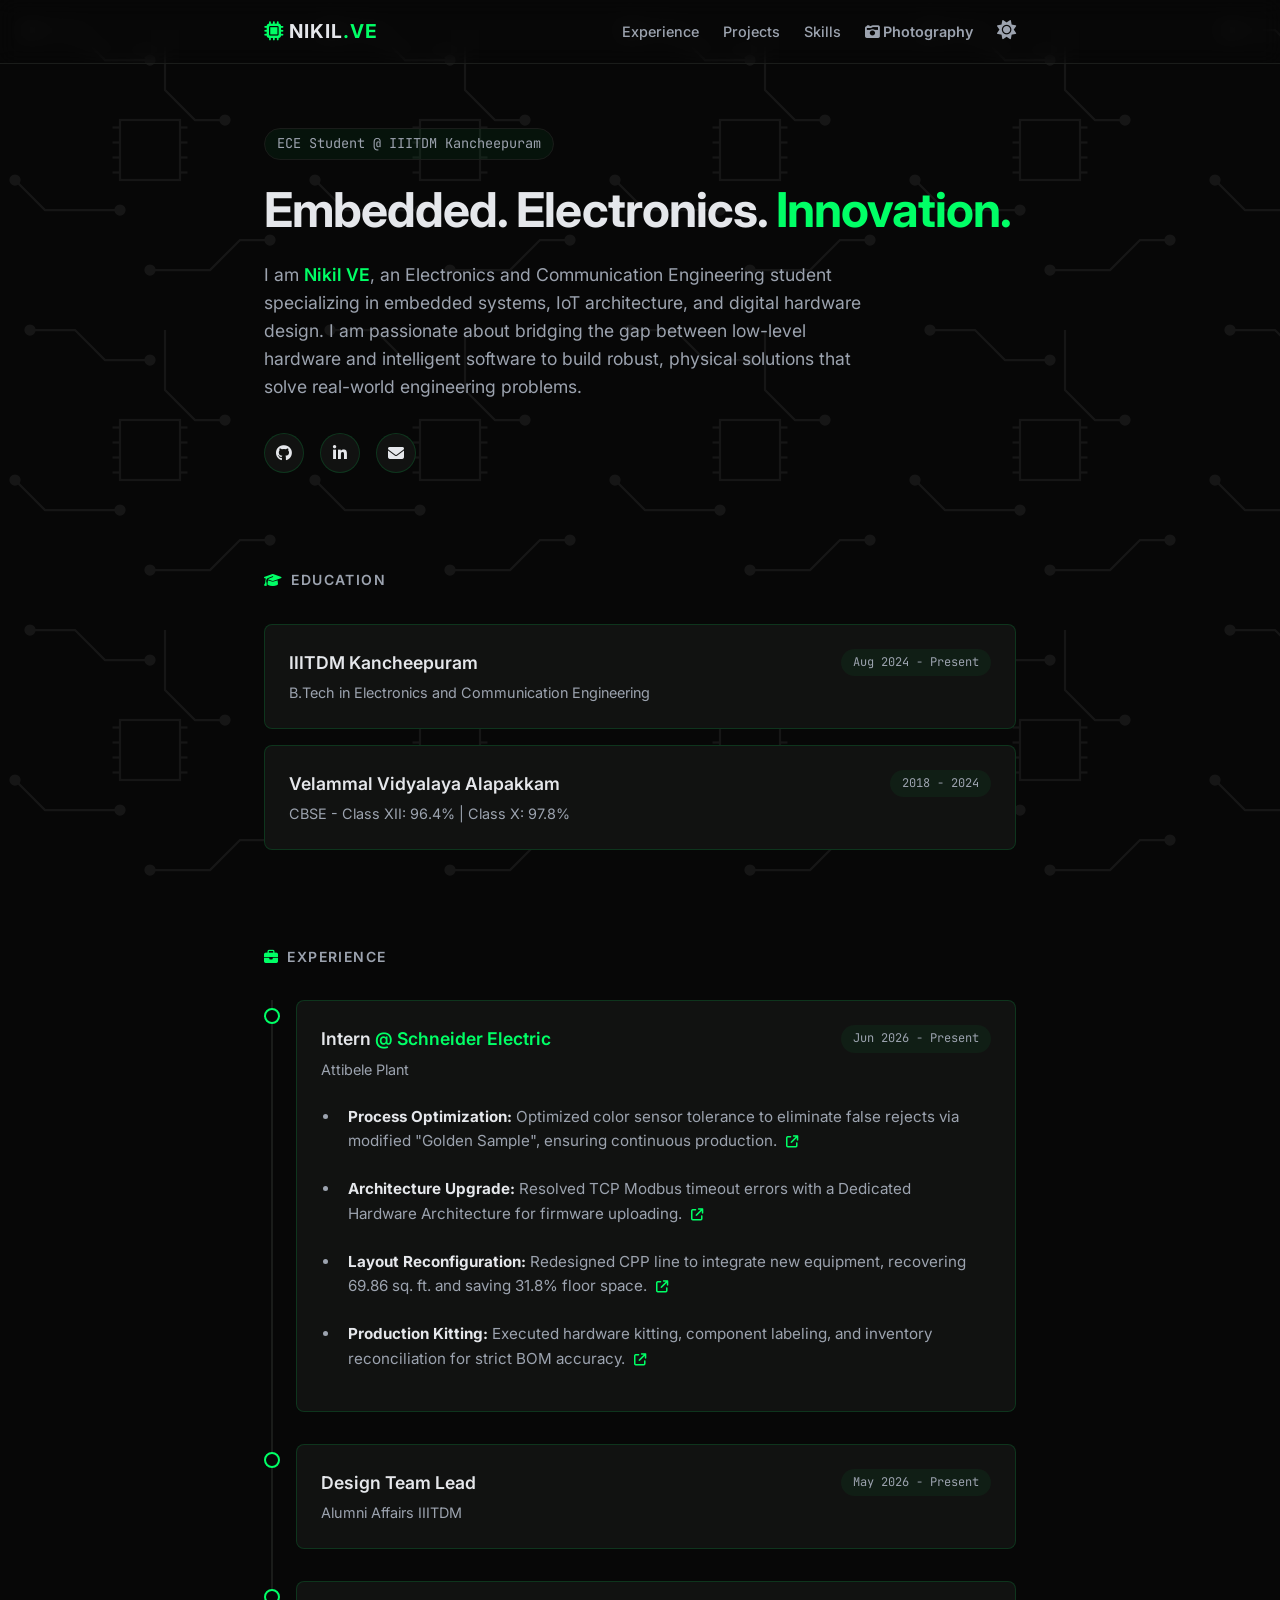
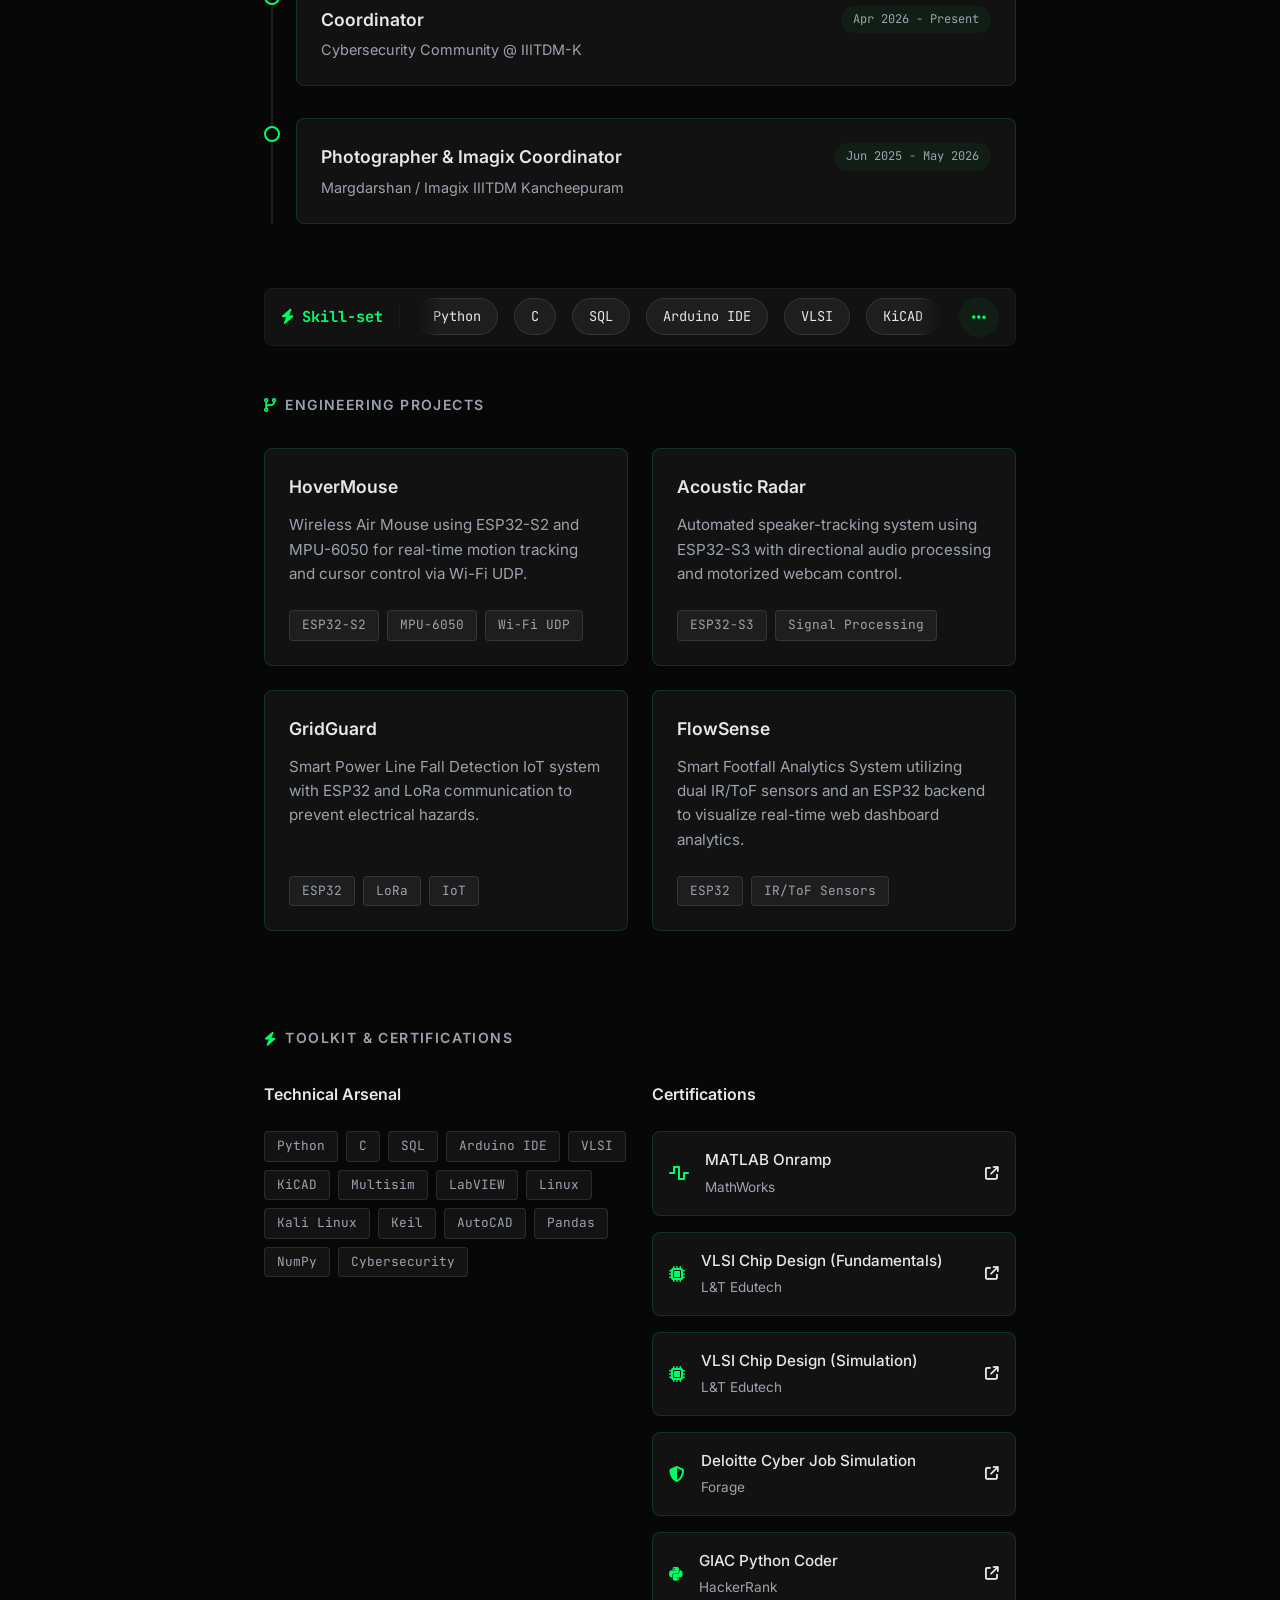
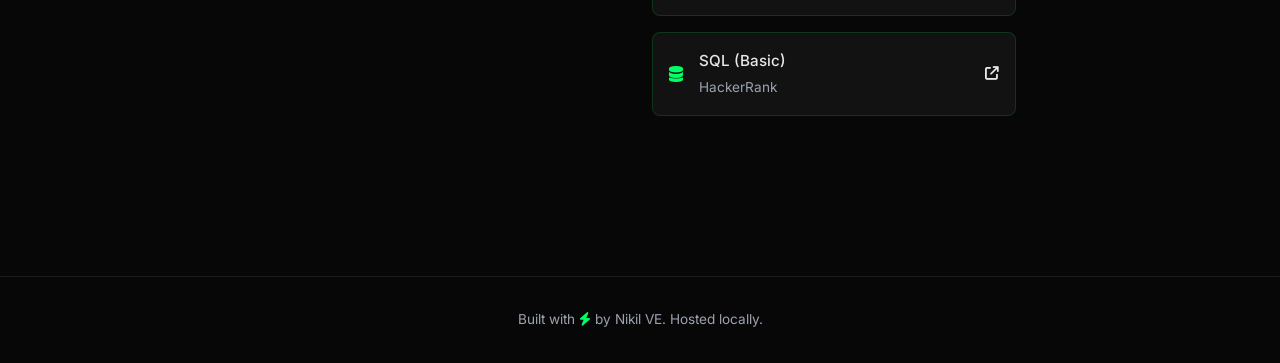
==== index.html @ c64600e3 "Add files via upload" ====
<!DOCTYPE html>
<html lang="en" data-theme="dark">
<head>
    <meta charset="UTF-8">
    <meta name="viewport" content="width=device-width, initial-scale=1.0">
    <title>Nikil VE | ECE Portfolio</title>
    
    <!-- Fonts -->
    <link rel="preconnect" href="https://fonts.googleapis.com">
    <link rel="preconnect" href="https://fonts.gstatic.com" crossorigin>
    <link href="https://fonts.googleapis.com/css2?family=Inter:wght@300;400;500;600;700&family=JetBrains+Mono:wght@400;500&display=swap" rel="stylesheet">
    
    <!-- Icons (FontAwesome) -->
    <link rel="stylesheet" href="https://cdnjs.cloudflare.com/ajax/libs/font-awesome/6.4.0/css/all.min.css">
    
    <!-- Custom CSS -->
    <link rel="stylesheet" href="style.css">
</head>
<body>

    <!-- Background Pattern -->
    <div class="circuit-bg"></div>

    <!-- Navigation -->
    <nav class="navbar">
        <div class="nav-content">
            <a href="#" class="logo">
                <i class="fa-solid fa-microchip text-accent"></i> NIKIL<span class="text-accent">.VE</span>
            </a>
            <div class="nav-links">
                <a href="#experience">Experience</a>
                <a href="#projects">Projects</a>
                <a href="#skills">Skills</a>
                <a href="photography.html" class="text-accent" style="font-weight: 600;"><i class="fa-solid fa-camera-retro"></i> Photography</a>
                <button id="theme-toggle" class="theme-btn" aria-label="Toggle Theme">
                    <i class="fa-solid fa-sun"></i>
                </button>
            </div>
        </div>
    </nav>

    <main class="container">
        
        <!-- Hero Section -->
        <section class="hero reveal">
            <div class="hero-badge">ECE Student @ IIITDM Kancheepuram</div>
            <h1 class="hero-title">Embedded. Electronics. <span class="text-accent">Innovation.</span></h1>
            <p class="hero-desc">
                I am <span class="text-accent" style="font-weight: 600;">Nikil VE</span>, an Electronics and Communication Engineering student specializing in embedded systems, IoT architecture, and digital hardware design. I am passionate about bridging the gap between low-level hardware and intelligent software to build robust, physical solutions that solve real-world engineering problems.
            </p>
            <div class="social-links">
                <a href="https://github.com/Nikil192" target="_blank" class="social-icon"><i class="fa-brands fa-github"></i></a>
                <a href="https://www.linkedin.com/in/nikil-ve" target="_blank" class="social-icon"><i class="fa-brands fa-linkedin-in"></i></a>
                <a href="mailto:nikil19.ve@gmail.com" class="social-icon"><i class="fa-solid fa-envelope"></i></a>
            </div>
        </section>

        <!-- Education -->
        <section class="reveal mb-section">
            <h2 class="section-title"><i class="fa-solid fa-graduation-cap text-accent"></i> Education</h2>
            <div class="card-minimal">
                <div class="flex-between">
                    <div>
                        <h3 class="card-title">IIITDM Kancheepuram</h3>
                        <p class="card-subtitle">B.Tech in Electronics and Communication Engineering</p>
                    </div>
                    <span class="badge">Aug 2024 - Present</span>
                </div>
            </div>
            <div class="card-minimal mt-4">
                <div class="flex-between">
                    <div>
                        <h3 class="card-title">Velammal Vidyalaya Alapakkam</h3>
                        <p class="card-subtitle">CBSE - Class XII: 96.4% | Class X: 97.8%</p>
                    </div>
                    <span class="badge">2018 - 2024</span>
                </div>
            </div>
        </section>

        <!-- Experience Section -->
        <section id="experience" class="reveal mb-section">
            <h2 class="section-title"><i class="fa-solid fa-briefcase text-accent"></i> Experience</h2>
            
            <div class="timeline">
                
                <!-- Schneider Electric -->
                <div class="timeline-item">
                    <div class="timeline-dot"></div>
                    <div class="timeline-content card-minimal">
                        <div class="flex-between mb-4">
                            <div>
                                <h3 class="card-title">Intern <span class="text-accent">@ Schneider Electric</span></h3>
                                <p class="card-subtitle">Attibele Plant</p>
                            </div>
                            <span class="badge">Jun 2026 - Present</span>
                        </div>
                        <ul class="bullet-list interactive-reports">
                            <li onclick="openReport('report1')" title="Click to view full report"><strong>Process Optimization:</strong> Optimized color sensor tolerance to eliminate false rejects via modified "Golden Sample", ensuring continuous production. <i class="fa-solid fa-arrow-up-right-from-square text-accent" style="font-size: 0.8em; margin-left: 5px;"></i></li>
                            <li onclick="openReport('report2')" title="Click to view full report"><strong>Architecture Upgrade:</strong> Resolved TCP Modbus timeout errors with a Dedicated Hardware Architecture for firmware uploading. <i class="fa-solid fa-arrow-up-right-from-square text-accent" style="font-size: 0.8em; margin-left: 5px;"></i></li>
                            <li onclick="openReport('report3')" title="Click to view full report"><strong>Layout Reconfiguration:</strong> Redesigned CPP line to integrate new equipment, recovering 69.86 sq. ft. and saving 31.8% floor space. <i class="fa-solid fa-arrow-up-right-from-square text-accent" style="font-size: 0.8em; margin-left: 5px;"></i></li>
                            <li onclick="openReport('report4')" title="Click to view full report"><strong>Production Kitting:</strong> Executed hardware kitting, component labeling, and inventory reconciliation for strict BOM accuracy. <i class="fa-solid fa-arrow-up-right-from-square text-accent" style="font-size: 0.8em; margin-left: 5px;"></i></li>
                        </ul>
                    </div>
                </div>

                <!-- IIITDM Roles -->
                <div class="timeline-item">
                    <div class="timeline-dot"></div>
                    <div class="timeline-content card-minimal">
                        <div class="flex-between">
                            <div>
                                <h3 class="card-title">Design Team Lead</h3>
                                <p class="card-subtitle">Alumni Affairs IIITDM</p>
                            </div>
                            <span class="badge">May 2026 - Present</span>
                        </div>
                    </div>
                </div>

                <div class="timeline-item">
                    <div class="timeline-dot"></div>
                    <div class="timeline-content card-minimal">
                        <div class="flex-between">
                            <div>
                                <h3 class="card-title">Coordinator</h3>
                                <p class="card-subtitle">Cybersecurity Community @ IIITDM-K</p>
                            </div>
                            <span class="badge">Apr 2026 - Present</span>
                        </div>
                    </div>
                </div>

                <div class="timeline-item">
                    <div class="timeline-dot"></div>
                    <div class="timeline-content card-minimal">
                        <div class="flex-between">
                            <div>
                                <h3 class="card-title">Photographer & Imagix Coordinator</h3>
                                <p class="card-subtitle">Margdarshan / Imagix IIITDM Kancheepuram</p>
                            </div>
                            <span class="badge">Jun 2025 - May 2026</span>
                        </div>
                    </div>
                </div>

            </div>
        </section>

        <!-- Skills Marquee Preview -->
        <section class="reveal" style="margin-top: -2rem; margin-bottom: 3rem;">
            <div class="skills-marquee-container" style="display: flex; align-items: center; gap: 1rem; padding: 0.5rem 1rem; background: var(--bg-card); border: 1px solid var(--border); border-radius: 8px;">
                <!-- Text label parallel to the marquee -->
                <div style="flex-shrink: 0; font-weight: 700; color: var(--accent); font-family: var(--font-mono); font-size: 0.95rem; display: flex; align-items: center; gap: 0.5rem; border-right: 1px solid var(--border); padding-right: 1rem;">
                    <i class="fa-solid fa-bolt"></i> Skill-set
                </div>
                
                <div class="skills-marquee-wrapper" style="overflow: hidden; flex-grow: 1; white-space: nowrap; mask-image: linear-gradient(to right, transparent, black 5%, black 95%, transparent); -webkit-mask-image: linear-gradient(to right, transparent, black 5%, black 95%, transparent);">
                    <div class="skills-marquee-track">
                        <!-- Duplicated for infinite scroll effect -->
                        <span class="skill-tag">Python</span><span class="skill-tag">C</span><span class="skill-tag">SQL</span><span class="skill-tag">Arduino IDE</span><span class="skill-tag">VLSI</span><span class="skill-tag">KiCAD</span><span class="skill-tag">Multisim</span><span class="skill-tag">LabVIEW</span><span class="skill-tag">Linux</span><span class="skill-tag">Kali Linux</span><span class="skill-tag">Keil</span><span class="skill-tag">AutoCAD</span><span class="skill-tag">Pandas</span><span class="skill-tag">NumPy</span><span class="skill-tag">Cybersecurity</span>
                        <!-- Repeat -->
                        <span class="skill-tag">Python</span><span class="skill-tag">C</span><span class="skill-tag">SQL</span><span class="skill-tag">Arduino IDE</span><span class="skill-tag">VLSI</span><span class="skill-tag">KiCAD</span><span class="skill-tag">Multisim</span><span class="skill-tag">LabVIEW</span><span class="skill-tag">Linux</span><span class="skill-tag">Kali Linux</span><span class="skill-tag">Keil</span><span class="skill-tag">AutoCAD</span><span class="skill-tag">Pandas</span><span class="skill-tag">NumPy</span><span class="skill-tag">Cybersecurity</span>
                    </div>
                </div>
                <a href="#skills" class="btn-more-skills" aria-label="See all skills" title="See all skills" style="flex-shrink: 0; color: var(--accent); background: var(--bg-hover); width: 40px; height: 40px; display: flex; align-items: center; justify-content: center; border-radius: 50%; text-decoration: none; transition: all 0.3s ease;">
                    <i class="fa-solid fa-ellipsis"></i>
                </a>
            </div>
        </section>

        <!-- Projects Section -->
        <section id="projects" class="reveal mb-section">
            <h2 class="section-title"><i class="fa-solid fa-code-branch text-accent"></i> Engineering Projects</h2>
            <div class="grid-2">
                
                <div class="card">
                    <h3 class="card-title">HoverMouse</h3>
                    <p class="card-desc">Wireless Air Mouse using ESP32-S2 and MPU-6050 for real-time motion tracking and cursor control via Wi-Fi UDP.</p>
                    <div class="tags">
                        <span>ESP32-S2</span>
                        <span>MPU-6050</span>
                        <span>Wi-Fi UDP</span>
                    </div>
                </div>

                <div class="card">
                    <h3 class="card-title">Acoustic Radar</h3>
                    <p class="card-desc">Automated speaker-tracking system using ESP32-S3 with directional audio processing and motorized webcam control.</p>
                    <div class="tags">
                        <span>ESP32-S3</span>
                        <span>Signal Processing</span>
                    </div>
                </div>

                <div class="card">
                    <h3 class="card-title">GridGuard</h3>
                    <p class="card-desc">Smart Power Line Fall Detection IoT system with ESP32 and LoRa communication to prevent electrical hazards.</p>
                    <div class="tags">
                        <span>ESP32</span>
                        <span>LoRa</span>
                        <span>IoT</span>
                    </div>
                </div>

                <div class="card">
                    <h3 class="card-title">FlowSense</h3>
                    <p class="card-desc">Smart Footfall Analytics System utilizing dual IR/ToF sensors and an ESP32 backend to visualize real-time web dashboard analytics.</p>
                    <div class="tags">
                        <span>ESP32</span>
                        <span>IR/ToF Sensors</span>
                    </div>
                </div>

            </div>
        </section>

        <!-- Skills Section -->
        <section id="skills" class="reveal mb-section">
            <h2 class="section-title"><i class="fa-solid fa-bolt text-accent"></i> Toolkit & Certifications</h2>
            
            <div class="grid-2">
                <div>
                    <h3 class="text-sm-heading">Technical Arsenal</h3>
                    <div class="tags tags-lg">
                        <span>Python</span><span>C</span><span>SQL</span>
                        <span>Arduino IDE</span><span>VLSI</span><span>KiCAD</span>
                        <span>Multisim</span><span>LabVIEW</span><span>Linux</span>
                        <span>Kali Linux</span><span>Keil</span><span>AutoCAD</span>
                        <span>Pandas</span><span>NumPy</span><span>Cybersecurity</span>
                    </div>
                </div>
                
                <div>
                    <h3 class="text-sm-heading">Certifications</h3>
                    <div class="space-y-4">
                        <div class="cert-item clickable-cert" onclick="openCert('matlab')">
                            <i class="fa-solid fa-wave-square text-accent"></i>
                            <div>
                                <h4>MATLAB Onramp</h4>
                                <p>MathWorks</p>
                            </div>
                            <i class="fa-solid fa-arrow-up-right-from-square text-zinc-600 ml-auto text-sm"></i>
                        </div>
                        <div class="cert-item clickable-cert" onclick="openCert('vlsi-fundamentals')">
                            <i class="fa-solid fa-microchip text-accent"></i>
                            <div>
                                <h4>VLSI Chip Design (Fundamentals)</h4>
                                <p>L&T Edutech</p>
                            </div>
                            <i class="fa-solid fa-arrow-up-right-from-square text-zinc-600 ml-auto text-sm"></i>
                        </div>
                        <div class="cert-item clickable-cert" onclick="openCert('vlsi-simulation')">
                            <i class="fa-solid fa-microchip text-accent"></i>
                            <div>
                                <h4>VLSI Chip Design (Simulation)</h4>
                                <p>L&T Edutech</p>
                            </div>
                            <i class="fa-solid fa-arrow-up-right-from-square text-zinc-600 ml-auto text-sm"></i>
                        </div>
                        <div class="cert-item clickable-cert" onclick="openCert('deloitte')">
                            <i class="fa-solid fa-shield-halved text-accent"></i>
                            <div>
                                <h4>Deloitte Cyber Job Simulation</h4>
                                <p>Forage</p>
                            </div>
                            <i class="fa-solid fa-arrow-up-right-from-square text-zinc-600 ml-auto text-sm"></i>
                        </div>
                        <div class="cert-item clickable-cert" onclick="openCert('hackerrank-python')">
                            <i class="fa-brands fa-python text-accent"></i>
                            <div>
                                <h4>GIAC Python Coder</h4>
                                <p>HackerRank</p>
                            </div>
                            <i class="fa-solid fa-arrow-up-right-from-square text-zinc-600 ml-auto text-sm"></i>
                        </div>
                        <div class="cert-item clickable-cert" onclick="openCert('hackerrank-sql')">
                            <i class="fa-solid fa-database text-accent"></i>
                            <div>
                                <h4>SQL (Basic)</h4>
                                <p>HackerRank</p>
                            </div>
                            <i class="fa-solid fa-arrow-up-right-from-square text-zinc-600 ml-auto text-sm"></i>
                        </div>
                    </div>
                </div>
            </div>
        </section>

    </main>

    <footer>
        <p>Built with <i class="fa-solid fa-bolt text-accent"></i> by Nikil VE. Hosted locally.</p>
    </footer>

    <!-- Report Modal -->
    <div id="reportModal" class="modal">
        <div class="modal-content card-minimal">
            <span class="close-modal">&times;</span>
            <div id="modal-body" class="modal-body">
                <!-- Content injected via JS -->
            </div>
        </div>
    </div>

    <script src="script.js"></script>
</body>
</html>
---- style.css ----
:root {
    --font-sans: 'Inter', sans-serif;
    --font-mono: 'JetBrains Mono', monospace;
}

[data-theme="dark"] {
    --bg-main: #070707;
    --bg-card: #111211;
    --bg-hover: rgba(0, 255, 102, 0.05);
    --text-main: #e5e7eb;
    --text-muted: #9ca3af;
    --accent: #00ff66; /* PCB Neon Green */
    --border: #1a1c1a;
    --card-border: rgba(0, 255, 102, 0.15);
}

[data-theme="light"] {
    --bg-main: #ffffff;
    --bg-card: #f9fafb;
    --bg-hover: rgba(0, 143, 57, 0.05);
    --text-main: #111827;
    --text-muted: #4b5563;
    --accent: #008f39; /* Dark PCB Green */
    --border: #e5e7eb;
    --card-border: rgba(0, 143, 57, 0.2);
}

* {
    margin: 0;
    padding: 0;
    box-sizing: border-box;
}

body {
    font-family: var(--font-sans);
    background-color: var(--bg-main);
    color: var(--text-main);
    line-height: 1.6;
    transition: background-color 0.3s ease, color 0.3s ease;
    overflow-x: hidden;
}

/* Subtle Circuit Background */
.circuit-bg {
    position: fixed;
    top: 0;
    left: 0;
    width: 100vw;
    height: 100vh;
    pointer-events: none;
    z-index: -1;
    opacity: 0.12;
    background-image: url("data:image/svg+xml,%3Csvg width='200' height='200' xmlns='http://www.w3.org/2000/svg'%3E%3Cg stroke='%23888888' stroke-width='1.5' fill='none'%3E%3Cpath d='M20,20 L50,20 L70,40 L100,40' /%3E%3Ccircle cx='20' cy='20' r='3' fill='%23888888' /%3E%3Ccircle cx='100' cy='40' r='3' fill='%23888888' /%3E%3Cpath d='M150,80 L130,80 L110,60 L110,20' /%3E%3Ccircle cx='150' cy='80' r='3' fill='%23888888' /%3E%3Cpath d='M10,120 L30,140 L80,140' /%3E%3Ccircle cx='10' cy='120' r='3' fill='%23888888' /%3E%3Ccircle cx='80' cy='140' r='3' fill='%23888888' /%3E%3Cpath d='M180,160 L160,160 L140,180 L100,180' /%3E%3Ccircle cx='180' cy='160' r='3' fill='%23888888' /%3E%3Ccircle cx='100' cy='180' r='3' fill='%23888888' /%3E%3Crect x='80' y='80' width='40' height='40' /%3E%3Cline x1='75' y1='85' x2='80' y2='85' /%3E%3Cline x1='75' y1='95' x2='80' y2='95' /%3E%3Cline x1='75' y1='105' x2='80' y2='105' /%3E%3Cline x1='75' y1='115' x2='80' y2='115' /%3E%3Cline x1='120' y1='85' x2='125' y2='85' /%3E%3Cline x1='120' y1='95' x2='125' y2='95' /%3E%3Cline x1='120' y1='105' x2='125' y2='105' /%3E%3Cline x1='120' y1='115' x2='125' y2='115' /%3E%3C/g%3E%3C/svg%3E");
    background-size: 300px 300px;
}

/* Photography Elegant Background */
.maximalist-bg {
    position: fixed;
    top: 0;
    left: 0;
    width: 100vw;
    height: 100vh;
    z-index: -2;
    background-color: #050505;
}

.maximalist-bg::after {
    content: '';
    position: absolute;
    top: 0; left: 0; width: 100%; height: 100%;
    background-image: url("data:image/svg+xml,%3Csvg viewBox='0 0 200 200' xmlns='http://www.w3.org/2000/svg'%3E%3Cfilter id='noiseFilter'%3E%3CfeTurbulence type='fractalNoise' baseFrequency='0.85' numOctaves='3' stitchTiles='stitch'/%3E%3C/filter%3E%3Crect width='100%25' height='100%25' filter='url(%23noiseFilter)' opacity='0.12'/%3E%3C/svg%3E");
    pointer-events: none;
    z-index: -1;
}

/* Typography & Utilities */
.text-accent { color: var(--accent); }
.text-primary { color: var(--text-main); font-weight: 600; }
.text-muted { color: var(--text-muted); }
.mb-section { margin-bottom: 6rem; }
.mt-4 { margin-top: 1rem; }

/* Navigation */
.navbar {
    position: fixed;
    top: 0;
    width: 100%;
    backdrop-filter: blur(10px);
    -webkit-backdrop-filter: blur(10px);
    background-color: rgba(var(--bg-main), 0.8);
    border-bottom: 1px solid var(--border);
    z-index: 100;
}

.nav-content {
    max-width: 800px;
    margin: 0 auto;
    padding: 1rem 1.5rem;
    display: flex;
    justify-content: space-between;
    align-items: center;
}

.logo {
    text-decoration: none;
    color: var(--text-main);
    font-weight: 700;
    font-size: 1.2rem;
    letter-spacing: 1px;
}

.nav-links {
    display: flex;
    gap: 1.5rem;
    align-items: center;
}

.nav-links a {
    text-decoration: none;
    color: var(--text-muted);
    font-size: 0.9rem;
    font-weight: 500;
    transition: color 0.2s ease;
}

.nav-links a:hover {
    color: var(--text-main);
}

.theme-btn {
    background: none;
    border: none;
    color: var(--text-muted);
    cursor: pointer;
    font-size: 1.2rem;
    transition: color 0.2s ease;
}

.theme-btn:hover {
    color: var(--accent);
}

/* Layout */
.container {
    max-width: 800px;
    margin: 0 auto;
    padding: 8rem 1.5rem 4rem 1.5rem;
}

/* Hero Section */
.hero {
    margin-bottom: 6rem;
}

.hero-badge {
    display: inline-block;
    padding: 0.25rem 0.75rem;
    border-radius: 9999px;
    background-color: var(--bg-hover);
    color: var(--text-muted);
    font-size: 0.85rem;
    font-family: var(--font-mono);
    margin-bottom: 1.5rem;
    border: 1px solid var(--border);
}

.hero-title {
    font-size: 3rem;
    font-weight: 700;
    line-height: 1.1;
    margin-bottom: 1.5rem;
    letter-spacing: -0.02em;
}

.hero-desc {
    font-size: 1.1rem;
    color: var(--text-muted);
    margin-bottom: 2rem;
    max-width: 600px;
}

.social-links {
    display: flex;
    gap: 1rem;
}

.social-icon {
    display: flex;
    align-items: center;
    justify-content: center;
    width: 40px;
    height: 40px;
    border-radius: 50%;
    background-color: var(--bg-card);
    color: var(--text-main);
    text-decoration: none;
    border: 1px solid var(--card-border);
    transition: all 0.3s ease;
}

.social-icon:hover {
    border-color: var(--accent);
    color: var(--accent);
    transform: translateY(-4px);
    box-shadow: 0 4px 15px rgba(0, 255, 102, 0.2);
}

/* Section Shared */
.section-title {
    font-size: 0.875rem;
    font-weight: 600;
    text-transform: uppercase;
    letter-spacing: 0.1em;
    color: var(--text-muted);
    margin-bottom: 2rem;
    display: flex;
    align-items: center;
    gap: 0.5rem;
}

/* Cards & Minimal Blocks */
.card-minimal {
    padding: 1.5rem;
    border-radius: 8px;
    border: 1px solid var(--card-border);
    background-color: var(--bg-card);
    transition: all 0.3s cubic-bezier(0.25, 0.8, 0.25, 1);
}

.card-minimal:hover {
    border-color: var(--accent);
    background-color: var(--bg-hover);
    transform: translateY(-3px);
    box-shadow: 0 4px 20px rgba(0, 255, 102, 0.15);
}

.flex-between {
    display: flex;
    justify-content: space-between;
    align-items: flex-start;
    gap: 1rem;
}

.card-title {
    font-size: 1.1rem;
    font-weight: 600;
    color: var(--text-main);
}

.card-subtitle {
    font-size: 0.9rem;
    color: var(--text-muted);
    margin-top: 0.25rem;
}

.badge {
    font-size: 0.75rem;
    padding: 0.25rem 0.75rem;
    border-radius: 9999px;
    background-color: var(--bg-hover);
    color: var(--text-muted);
    font-family: var(--font-mono);
    white-space: nowrap;
}

/* Timeline */
.timeline {
    position: relative;
    padding-left: 2rem;
}

.timeline::before {
    content: '';
    position: absolute;
    left: 0.45rem;
    top: 0;
    bottom: 0;
    width: 2px;
    background-color: var(--border);
}

.timeline-item {
    position: relative;
    margin-bottom: 2rem;
}

.timeline-item:last-child {
    margin-bottom: 0;
}

.timeline-dot {
    position: absolute;
    left: -2rem;
    top: 0.5rem;
    width: 1rem;
    height: 1rem;
    border-radius: 50%;
    background-color: var(--bg-main);
    border: 2px solid var(--accent);
    z-index: 1;
}

.bullet-list {
    margin-top: 1rem;
    padding-left: 1.2rem;
    color: var(--text-muted);
    font-size: 0.95rem;
}

.bullet-list li {
    margin-bottom: 0.5rem;
}

.bullet-list strong {
    color: var(--text-main);
}

/* Grid Layout */
.grid-2 {
    display: grid;
    grid-template-columns: repeat(auto-fit, minmax(300px, 1fr));
    gap: 1.5rem;
}

/* Project Cards */
.card {
    padding: 1.5rem;
    border-radius: 8px;
    border: 1px solid var(--card-border);
    background-color: var(--bg-card);
    transition: all 0.3s cubic-bezier(0.25, 0.8, 0.25, 1);
    display: flex;
    flex-direction: column;
}

.card:hover {
    border-color: var(--accent);
    transform: translateY(-4px);
    box-shadow: 0 8px 25px rgba(0, 255, 102, 0.15);
}

.card-desc {
    font-size: 0.95rem;
    color: var(--text-muted);
    margin-top: 0.75rem;
    flex-grow: 1;
}

.tags {
    margin-top: 1.5rem;
    display: flex;
    flex-wrap: wrap;
    gap: 0.5rem;
}

.tags span {
    font-size: 0.75rem;
    font-family: var(--font-mono);
    padding: 0.25rem 0.6rem;
    border-radius: 4px;
    background-color: var(--bg-hover);
    color: var(--text-muted);
    border: 1px solid var(--card-border);
}

.tags-lg span {
    font-size: 0.85rem;
    padding: 0.4rem 0.8rem;
}

/* Certifications */
.text-sm-heading {
    font-size: 1rem;
    font-weight: 600;
    margin-bottom: 1.5rem;
    color: var(--text-main);
}

.space-y-4 > * + * {
    margin-top: 1rem;
}

.cert-item {
    display: flex;
    align-items: center; /* Changed from flex-start to center */
    gap: 1rem;
    padding: 1rem;
    border-radius: 8px;
    border: 1px solid var(--card-border);
    background-color: var(--bg-card);
    transition: background-color 0.3s ease, transform 0.2s ease;
}

.clickable-cert {
    cursor: pointer;
}

.clickable-cert:hover {
    background-color: var(--bg-hover);
    border-color: var(--accent);
    transform: translateY(-3px);
    box-shadow: 0 4px 20px rgba(0, 255, 102, 0.15);
}

.ml-auto {
    margin-left: auto;
}

.text-sm {
    font-size: 0.85rem;
}

.cert-image-container {
    text-align: center;
}

.cert-image {
    max-width: 100%;
    height: auto;
    border-radius: 4px;
    border: 1px solid var(--card-border);
}

.cert-item h4 {
    font-size: 0.95rem;
    font-weight: 500;
    color: var(--text-main);
}

.cert-item p {
    font-size: 0.85rem;
    color: var(--text-muted);
    margin-top: 0.25rem;
}

.cert-item i.fa-certificate {
    font-size: 1.2rem;
}

/* Footer */
footer {
    text-align: center;
    padding: 2rem 0;
    border-top: 1px solid var(--border);
    color: var(--text-muted);
    font-size: 0.85rem;
}

/* Modal & Interactive Reports */
.modal {
    display: none; 
    position: fixed; 
    z-index: 1000; 
    left: 0;
    top: 0;
    width: 100%; 
    height: 100%; 
    overflow: auto; 
    background-color: rgba(0,0,0,0.8);
    backdrop-filter: blur(5px);
    opacity: 0;
    transition: opacity 0.3s ease;
}

.modal.show {
    display: block;
    opacity: 1;
}

.modal-content {
    background-color: var(--bg-main);
    margin: 5% auto; 
    padding: 2.5rem;
    width: 90%; 
    max-width: 800px;
    position: relative;
    transform: translateY(-20px);
    transition: transform 0.3s ease;
    max-height: 85vh;
    overflow-y: auto;
}

.modal.show .modal-content {
    transform: translateY(0);
}

.close-modal {
    color: var(--text-muted);
    position: absolute;
    right: 1.5rem;
    top: 1rem;
    font-size: 28px;
    font-weight: bold;
    cursor: pointer;
    transition: color 0.2s ease;
}

.close-modal:hover,
.close-modal:focus {
    color: var(--accent);
    text-decoration: none;
}

.interactive-reports li {
    cursor: pointer;
    transition: all 0.2s ease;
    padding: 0.5rem;
    border-radius: 6px;
}

.interactive-reports li:hover {
    background-color: var(--bg-hover);
    transform: translateX(5px);
}

.modal-body h3 {
    color: var(--accent);
    margin-bottom: 1rem;
    font-size: 1.5rem;
}

.modal-body h4 {
    color: var(--text-main);
    margin-top: 1.5rem;
    margin-bottom: 0.5rem;
}

.modal-body p {
    margin-bottom: 1rem;
}

.modal-body ul, .modal-body ol {
    margin-bottom: 1rem;
    padding-left: 1.5rem;
    color: var(--text-muted);
}

.modal-body ul li, .modal-body ol li {
    margin-bottom: 0.5rem;
}

/* Animations */
.reveal {
    opacity: 0;
    transform: translateY(30px);
    transition: all 0.8s cubic-bezier(0.5, 0, 0, 1);
}

.reveal.active {
    opacity: 1;
    transform: translateY(0);
}

/* Photography Specific Reveal (Framer Style) */
.photo-reveal {
    opacity: 0;
    transform: translateY(80px);
    transition: opacity 1.2s cubic-bezier(0.16, 1, 0.3, 1), transform 1.2s cubic-bezier(0.16, 1, 0.3, 1);
}

.photo-reveal.active {
    opacity: 1;
    transform: translateY(0);
}

/* --- Marquee Sections --- */
.marquee-section {
    width: 100vw;
    margin-left: calc(-50vw + 50%); /* Break out of container to span full width */
    overflow: hidden;
    margin-bottom: 3rem;
    display: flex;
    flex-direction: column;
    gap: 1rem;
}

.marquee-wrapper {
    width: 100%;
    overflow: hidden;
    display: flex;
}

.marquee-track {
    display: flex;
    gap: 1rem;
    width: max-content;
}

.track-left {
    animation: scrollLeft 40s linear infinite;
}

.track-right {
    animation: scrollRight 40s linear infinite;
}

.marquee-track img {
    height: 350px; /* Fixed height so they line up neatly */
    width: auto;
    object-fit: cover;
    border-radius: 4px;
    transition: transform 0.4s cubic-bezier(0.16, 1, 0.3, 1);
}

.marquee-track img:hover {
    transform: scale(1.05);
    z-index: 10;
}

@keyframes scrollLeft {
    0% { transform: translateX(0); }
    100% { transform: translateX(-50%); }
}

@keyframes scrollRight {
    0% { transform: translateX(-50%); }
    100% { transform: translateX(0); }
}

/* --- Photography Page (True Masonry) --- */
.photo-grid {
    column-count: 3;
    column-gap: 1.5rem;
    padding-bottom: 4rem;
}

.photo-item {
    position: relative;
    border-radius: 4px;
    overflow: hidden;
    cursor: pointer;
    break-inside: avoid;
    margin-bottom: 1.5rem;
}

.photo-item img {
    width: 100%;
    height: auto; /* Natural aspect ratio, no cropping */
    transition: transform 1.6s cubic-bezier(0.16, 1, 0.3, 1);
    display: block;
    transform: scale(1.3);
}

/* When the parent wrapper is active (scrolled into view), the image scales down to 1 */
.photo-reveal.active img {
    transform: scale(1);
}

/* Elegant Photography Hover Effects */
.photo-item:hover img {
    transform: scale(1.05); /* Slight zoom on hover, much more subtle */
    transition: transform 0.8s cubic-bezier(0.16, 1, 0.3, 1);
}

@media (max-width: 900px) {
    .photo-grid {
        column-count: 2;
    }
}

@media (max-width: 600px) {
    .photo-grid {
        column-count: 1;
    }
    
    .nav-links a {
        display: none;
    }
    
    .hero-title {
        font-size: 2.5rem;
    }
    
    .flex-between {
        flex-direction: column;
        gap: 0.5rem;
    }
}

/* --- Photography Page Themes --- */
body.photography-page[data-photo-theme="light"] {
    background-color: #e6d3c8; /* Soft beige to match image */
    background-image: 
        linear-gradient(rgba(230, 211, 200, 0.4), rgba(230, 211, 200, 0.4)), /* 40% fade (60% opacity) */
        url('assets/photos/photography-pattern-bg.jpg');
    background-size: auto, 500px;
    background-repeat: repeat, repeat;
    background-attachment: fixed, fixed;
    color: #26241F; /* Deep charcoal */
}

/* Override accent color (no green on photography page) */
body.photography-page[data-photo-theme="light"] .text-accent,
body.photography-page[data-photo-theme="light"] .text-muted {
    color: #8c7355; /* Rich earthy brown */
}
body.photography-page[data-photo-theme="dark"] .text-accent,
body.photography-page[data-photo-theme="dark"] .text-muted {
    color: #ff66b2; /* Vibrant pink/magenta */
}

body.photography-page[data-photo-theme="light"] .navbar {
    background: rgba(230, 211, 200, 0.85); /* Match the new beige background */
    border-bottom: 1px solid rgba(38, 36, 31, 0.1);
}

body.photography-page[data-photo-theme="light"] .logo,
body.photography-page[data-photo-theme="light"] .nav-links a {
    color: #26241F;
}

body.photography-page[data-photo-theme="light"] footer {
    border-top: 1px solid rgba(38, 36, 31, 0.1);
    color: #4A463B;
}

/* Magenta Dark Theme for Photography */
body.photography-page[data-photo-theme="dark"] {
    background-color: #5c0533; /* Dark magenta base to tint the image */
    background-image: url('assets/photos/photography-pattern-bg.jpg');
    background-size: 500px;
    background-repeat: repeat;
    background-attachment: fixed;
    background-blend-mode: multiply; /* Multiplies image with dark magenta for a rich 100% visible pattern */
    color: #ffd1ec;
}

body.photography-page[data-photo-theme="dark"] .navbar {
    background: rgba(26, 5, 18, 0.85);
    border-bottom: 1px solid rgba(255, 0, 150, 0.2);
}

body.photography-page[data-photo-theme="dark"] .logo,
body.photography-page[data-photo-theme="dark"] .nav-links a {
    color: #ffd1ec;
}

body.photography-page[data-photo-theme="dark"] footer {
    border-top: 1px solid rgba(255, 0, 150, 0.2);
    color: #e599c9;
}

body.photography-page .marquee-track img {
    box-shadow: 0 15px 35px rgba(0,0,0,0.15);
}

/* --- Photographic Viewfinder Overlay (Background) --- */
.viewfinder-overlay {
    position: fixed;
    top: 0; left: 0; right: 0; bottom: 0;
    pointer-events: none;
    z-index: -1; /* Pushed to background */
    opacity: 0.6; /* Increased global opacity so children are visible */
}



body.photography-page .icon-btn {
    background: transparent;
    border: none;
    font-size: 1.2rem;
    cursor: pointer;
    color: inherit;
    transition: color 0.3s ease;
}

/* Fix theme toggle button color based on theme */
body.photography-page[data-photo-theme="light"] .icon-btn { color: #26241F; }
body.photography-page[data-photo-theme="dark"] .icon-btn { color: #ffd1ec; }

.viewfinder-overlay .bracket {
    position: absolute;
    width: 6vw;
    height: 6vw;
    min-width: 40px;
    min-height: 40px;
    border-style: solid;
    border-width: 3px;
}

body.photography-page[data-photo-theme="light"] .viewfinder-overlay .bracket { border-color: #26241F; }
body.photography-page[data-photo-theme="dark"] .viewfinder-overlay .bracket { border-color: #ff33aa; }

.bracket.top-left { top: 40px; left: 40px; border-right: none; border-bottom: none; }
.bracket.top-right { top: 40px; right: 40px; border-left: none; border-bottom: none; }
.bracket.bottom-left { bottom: 40px; left: 40px; border-right: none; border-top: none; }
.bracket.bottom-right { bottom: 40px; right: 40px; border-left: none; border-top: none; }

.viewfinder-overlay .crosshair {
    position: absolute;
    top: 50%; left: 50%;
    transform: translate(-50%, -50%);
    width: 40px; height: 40px;
}
.viewfinder-overlay .crosshair::before {
    content: ''; position: absolute;
    top: 50%; left: -20px; right: -20px;
    height: 1px;
}
.viewfinder-overlay .crosshair::after {
    content: ''; position: absolute;
    left: 50%; top: -20px; bottom: -20px;
    width: 1px;
}

body.photography-page[data-photo-theme="light"] .viewfinder-overlay .crosshair::before,
body.photography-page[data-photo-theme="light"] .viewfinder-overlay .crosshair::after { background: #26241F; }
body.photography-page[data-photo-theme="dark"] .viewfinder-overlay .crosshair::before,
body.photography-page[data-photo-theme="dark"] .viewfinder-overlay .crosshair::after { background: #ff33aa; }

.viewfinder-overlay .focus-points {
    position: absolute;
    top: 50%; left: 50%;
    transform: translate(-50%, -50%);
    display: flex;
    gap: 20vw;
}
.viewfinder-overlay .focus-points span {
    width: 24px; height: 24px;
    border-style: solid;
    border-width: 1.5px;
    border-radius: 50%;
}
body.photography-page[data-photo-theme="light"] .viewfinder-overlay .focus-points span { border-color: #26241F; }
body.photography-page[data-photo-theme="dark"] .viewfinder-overlay .focus-points span { border-color: #ff33aa; }

.viewfinder-overlay .rec-light {
    position: absolute;
    top: 40px;
    left: 50%;
    transform: translateX(-50%);
    font-family: 'JetBrains Mono', monospace;
    font-size: 1.2rem;
    font-weight: 700;
    opacity: 0.6;
    display: flex;
    align-items: center;
    gap: 8px;
    animation: blink 2s infinite;
}
body.photography-page[data-photo-theme="light"] .viewfinder-overlay .rec-light { color: #cc0000; }
body.photography-page[data-photo-theme="dark"] .viewfinder-overlay .rec-light { color: #ff33aa; }

.viewfinder-overlay .rec-light::before {
    content: '';
    display: block;
    width: 12px; height: 12px;
    border-radius: 50%;
}
body.photography-page[data-photo-theme="light"] .viewfinder-overlay .rec-light::before { background-color: #cc0000; }
body.photography-page[data-photo-theme="dark"] .viewfinder-overlay .rec-light::before { background-color: #ff33aa; }

@keyframes blink {
    0%, 100% { opacity: 0.3; }
    50% { opacity: 0.8; }
}
/* --- Skills Marquee --- */
.skills-marquee-track {
    display: inline-block;
    animation: scrollLeft 25s linear infinite;
}

.skills-marquee-track:hover {
    animation-play-state: paused;
}

.skill-tag {
    display: inline-block;
    background: rgba(255, 255, 255, 0.05);
    border: 1px solid rgba(255, 255, 255, 0.1);
    padding: 0.4rem 1rem;
    border-radius: 20px;
    font-size: 0.85rem;
    color: var(--text-main);
    margin-right: 1rem;
    font-family: var(--font-mono);
}

[data-theme="light"] .skill-tag {
    background: rgba(0, 0, 0, 0.05);
    border-color: rgba(0, 0, 0, 0.1);
}

.tags span {
    background: rgba(255, 255, 255, 0.05);
    border: 1px solid rgba(255, 255, 255, 0.1);
    padding: 0.25rem 0.75rem;
    border-radius: 4px;
    font-size: 0.8rem;
    color: var(--text-muted);
    transition: all 0.3s ease;
    cursor: default;
    display: inline-block;
}

.tags span:hover {
    background: var(--bg-hover);
    border-color: var(--accent);
    color: var(--accent);
    transform: translateY(-3px) scale(1.05);
    box-shadow: 0 4px 15px rgba(0, 255, 102, 0.15);
}

[data-theme="light"] .tags span {
    background: rgba(0, 0, 0, 0.05);
    border-color: rgba(0, 0, 0, 0.1);
}

[data-theme="light"] .tags span:hover {
    box-shadow: 0 4px 15px rgba(0, 143, 57, 0.15);
}

.btn-more-skills:hover {
    transform: scale(1.1);
    background: var(--accent) !important;
    color: var(--bg-main) !important;
    box-shadow: 0 4px 15px rgba(0, 255, 102, 0.2);
}

[data-theme="light"] .btn-more-skills:hover {
    box-shadow: 0 4px 15px rgba(0, 143, 57, 0.2);
}

@keyframes scrollLeft {
    from { transform: translateX(0); }
    to { transform: translateX(-50%); }
}
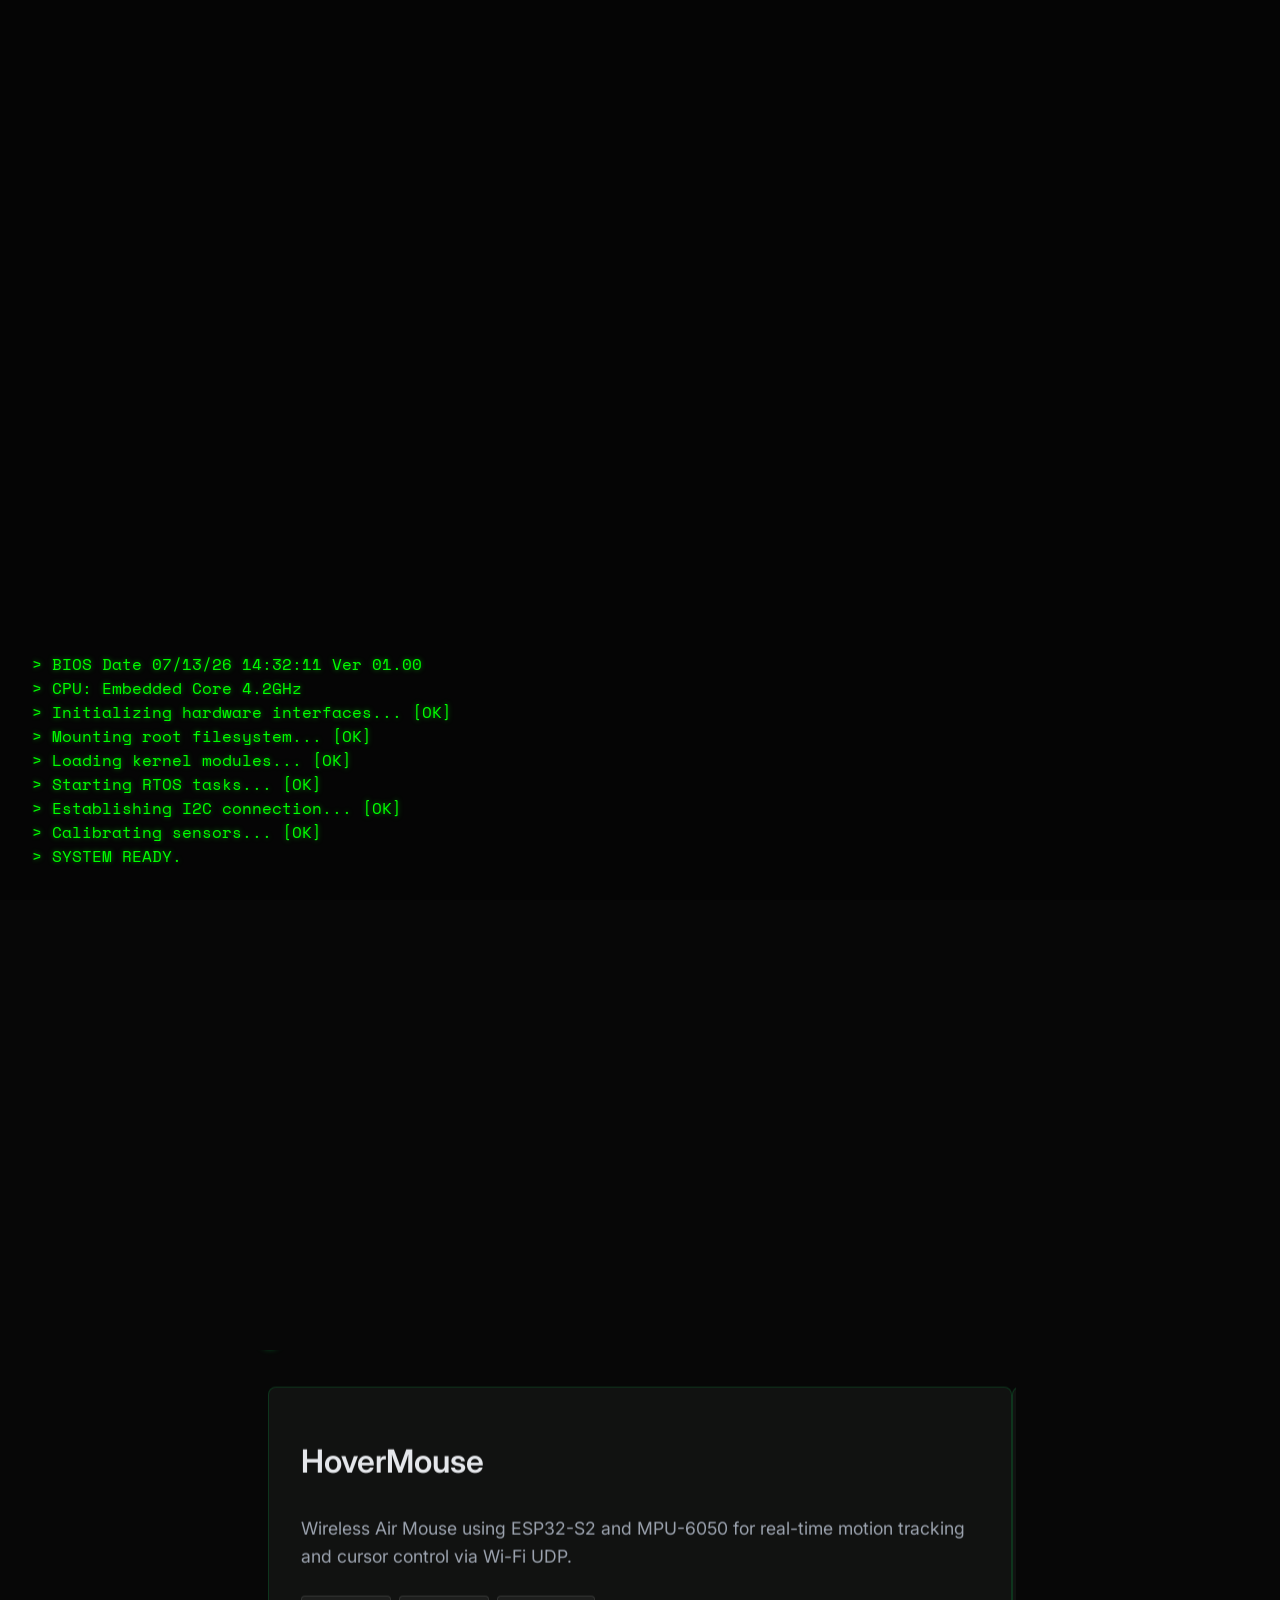
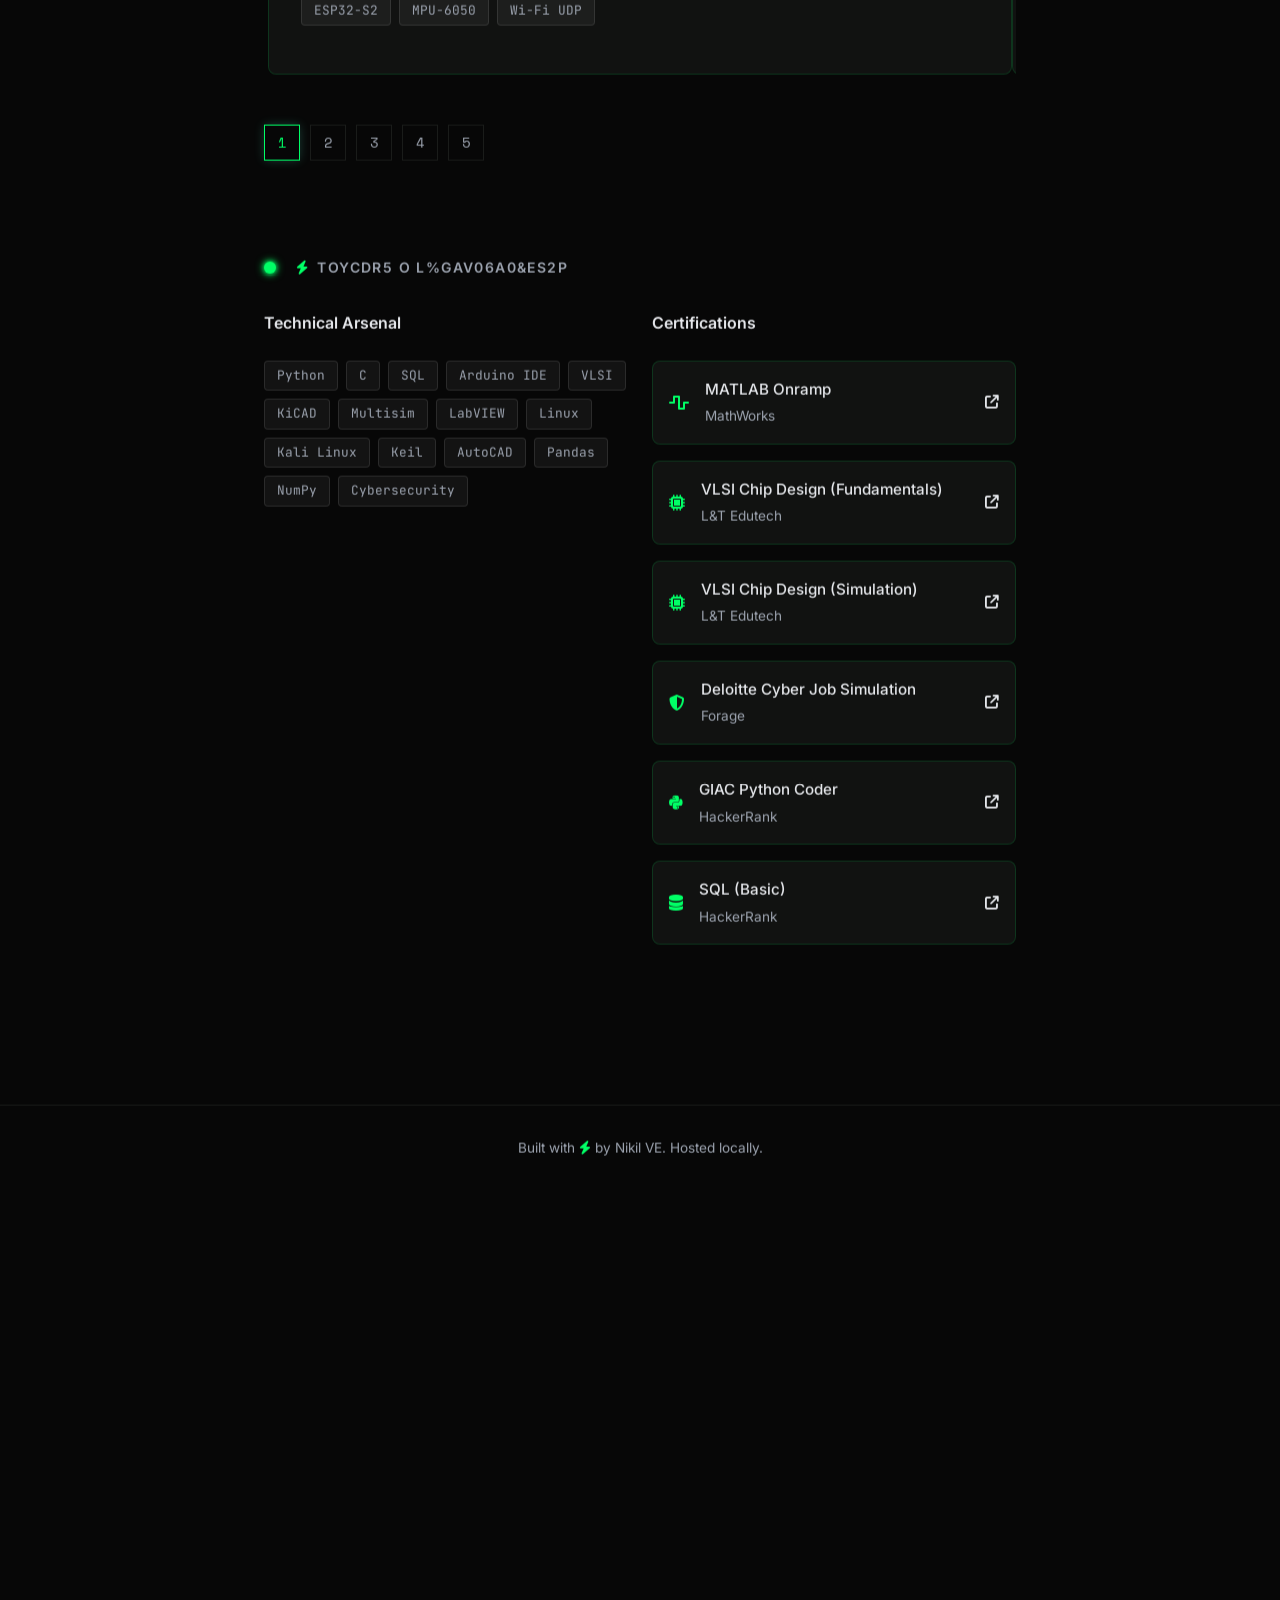
==== commit d62bd6f1: "Add files via upload" ====
--- a/index.html
+++ b/index.html
@@ -8,7 +8,7 @@
     <!-- Fonts -->
     <link rel="preconnect" href="https://fonts.googleapis.com">
     <link rel="preconnect" href="https://fonts.gstatic.com" crossorigin>
-    <link href="https://fonts.googleapis.com/css2?family=Inter:wght@300;400;500;600;700&family=JetBrains+Mono:wght@400;500&display=swap" rel="stylesheet">
+    <link href="https://fonts.googleapis.com/css2?family=Space+Mono:wght@400;700&family=Inter:wght@300;400;500;600;700&family=JetBrains+Mono:wght@400;500&display=swap" rel="stylesheet">
     
     <!-- Icons (FontAwesome) -->
     <link rel="stylesheet" href="https://cdnjs.cloudflare.com/ajax/libs/font-awesome/6.4.0/css/all.min.css">
@@ -18,20 +18,38 @@
 </head>
 <body>
 
+    <!-- Microcontroller Boot Sequence Loader -->
+    <div id="boot-loader">
+        <div class="boot-text" id="boot-text"></div>
+    </div>
+
+    <!-- Scroll Circuit Progress -->
+    <div id="scroll-circuit" class="hidden-mobile">
+        <div class="circuit-switch"></div>
+        <div class="circuit-wire">
+            <div class="current-flow" id="scroll-current"></div>
+        </div>
+        <div class="circuit-led" id="scroll-led"></div>
+    </div>
+
+    <!-- Camera Shutter Transition Elements -->
+    <div class="shutter-overlay">
+        <div class="shutter-top"></div>
+        <div class="shutter-bottom"></div>
+    </div>
+
     <!-- Background Pattern -->
     <div class="circuit-bg"></div>
+    <div class="circuit-bg circuit-bg-lit"></div>
 
     <!-- Navigation -->
     <nav class="navbar">
         <div class="nav-content">
-            <a href="#" class="logo">
-                <i class="fa-solid fa-microchip text-accent"></i> NIKIL<span class="text-accent">.VE</span>
+            <a href="index.html" class="logo">
+                NIKIL<span class="text-accent">.VE</span>
             </a>
             <div class="nav-links">
-                <a href="#experience">Experience</a>
-                <a href="#projects">Projects</a>
-                <a href="#skills">Skills</a>
-                <a href="photography.html" class="text-accent" style="font-weight: 600;"><i class="fa-solid fa-camera-retro"></i> Photography</a>
+                <a href="photography.html" id="to-photo-btn" class="text-accent" style="font-weight: 600;"><i class="fa-solid fa-camera-retro"></i> Photography</a>
                 <button id="theme-toggle" class="theme-btn" aria-label="Toggle Theme">
                     <i class="fa-solid fa-sun"></i>
                 </button>
@@ -39,25 +57,32 @@
         </div>
     </nav>
 
-    <main class="container">
+    <!-- Floating System Clock -->
+    <div id="clock-terminal" style="position: fixed; right: 4rem; top: 7rem; font-family: 'JetBrains Mono', monospace; font-size: 1.1rem; color: var(--text-muted); letter-spacing: 2px; opacity: 0.8; z-index: 50;">00:00:00:000</div>
+
+    <div id="smooth-wrapper">
+        <main class="container">
         
         <!-- Hero Section -->
         <section class="hero reveal">
             <div class="hero-badge">ECE Student @ IIITDM Kancheepuram</div>
             <h1 class="hero-title">Embedded. Electronics. <span class="text-accent">Innovation.</span></h1>
             <p class="hero-desc">
-                I am <span class="text-accent" style="font-weight: 600;">Nikil VE</span>, an Electronics and Communication Engineering student specializing in embedded systems, IoT architecture, and digital hardware design. I am passionate about bridging the gap between low-level hardware and intelligent software to build robust, physical solutions that solve real-world engineering problems.
+                I am <span class="text-accent" style="font-weight: 700;">Nikil VE</span>, an Electronics and Communication Engineering student specializing in embedded systems, IoT architecture, and digital hardware design. I am passionate about bridging the gap between low-level hardware and intelligent software to build robust, physical solutions that solve real-world engineering problems.
             </p>
+
             <div class="social-links">
                 <a href="https://github.com/Nikil192" target="_blank" class="social-icon"><i class="fa-brands fa-github"></i></a>
                 <a href="https://www.linkedin.com/in/nikil-ve" target="_blank" class="social-icon"><i class="fa-brands fa-linkedin-in"></i></a>
                 <a href="mailto:nikil19.ve@gmail.com" class="social-icon"><i class="fa-solid fa-envelope"></i></a>
             </div>
+
+            <!-- Removed Dot Matrix Banner -->
         </section>
 
         <!-- Education -->
         <section class="reveal mb-section">
-            <h2 class="section-title"><i class="fa-solid fa-graduation-cap text-accent"></i> Education</h2>
+            <h2 class="section-title"><span class="status-led"></span><i class="fa-solid fa-graduation-cap text-accent"></i> <span class="decrypt-text" data-text="Education">Education</span></h2>
             <div class="card-minimal">
                 <div class="flex-between">
                     <div>
@@ -80,7 +105,7 @@
 
         <!-- Experience Section -->
         <section id="experience" class="reveal mb-section">
-            <h2 class="section-title"><i class="fa-solid fa-briefcase text-accent"></i> Experience</h2>
+            <h2 class="section-title"><span class="status-led"></span><i class="fa-solid fa-briefcase text-accent"></i> <span class="decrypt-text" data-text="Experience">Experience</span></h2>
             
             <div class="timeline">
                 
@@ -171,53 +196,74 @@
 
         <!-- Projects Section -->
         <section id="projects" class="reveal mb-section">
-            <h2 class="section-title"><i class="fa-solid fa-code-branch text-accent"></i> Engineering Projects</h2>
-            <div class="grid-2">
-                
-                <div class="card">
-                    <h3 class="card-title">HoverMouse</h3>
-                    <p class="card-desc">Wireless Air Mouse using ESP32-S2 and MPU-6050 for real-time motion tracking and cursor control via Wi-Fi UDP.</p>
-                    <div class="tags">
-                        <span>ESP32-S2</span>
-                        <span>MPU-6050</span>
-                        <span>Wi-Fi UDP</span>
-                    </div>
-                </div>
-
-                <div class="card">
-                    <h3 class="card-title">Acoustic Radar</h3>
-                    <p class="card-desc">Automated speaker-tracking system using ESP32-S3 with directional audio processing and motorized webcam control.</p>
-                    <div class="tags">
-                        <span>ESP32-S3</span>
-                        <span>Signal Processing</span>
-                    </div>
-                </div>
-
-                <div class="card">
-                    <h3 class="card-title">GridGuard</h3>
-                    <p class="card-desc">Smart Power Line Fall Detection IoT system with ESP32 and LoRa communication to prevent electrical hazards.</p>
-                    <div class="tags">
-                        <span>ESP32</span>
-                        <span>LoRa</span>
-                        <span>IoT</span>
-                    </div>
-                </div>
-
-                <div class="card">
-                    <h3 class="card-title">FlowSense</h3>
-                    <p class="card-desc">Smart Footfall Analytics System utilizing dual IR/ToF sensors and an ESP32 backend to visualize real-time web dashboard analytics.</p>
-                    <div class="tags">
-                        <span>ESP32</span>
-                        <span>IR/ToF Sensors</span>
-                    </div>
-                </div>
-
+            <h2 class="section-title"><span class="status-led"></span><i class="fa-solid fa-code-branch text-accent"></i> <span class="decrypt-text" data-text="Engineering Projects">Engineering Projects</span></h2>
+            <div class="project-slider-wrapper">
+                <canvas id="dust-canvas"></canvas>
+                <div class="project-slider-track" id="project-track">
+                    
+                    <div class="card slide-card">
+                        <h3 class="card-title">HoverMouse</h3>
+                        <p class="card-desc">Wireless Air Mouse using ESP32-S2 and MPU-6050 for real-time motion tracking and cursor control via Wi-Fi UDP.</p>
+                        <div class="tags">
+                            <span>ESP32-S2</span>
+                            <span>MPU-6050</span>
+                            <span>Wi-Fi UDP</span>
+                        </div>
+                    </div>
+
+                    <div class="card slide-card">
+                        <h3 class="card-title">Acoustic Radar</h3>
+                        <p class="card-desc">Automated speaker-tracking system using ESP32-S3 with directional audio processing and motorized webcam control.</p>
+                        <div class="tags">
+                            <span>ESP32-S3</span>
+                            <span>Signal Processing</span>
+                        </div>
+                    </div>
+
+                    <div class="card slide-card">
+                        <h3 class="card-title">GridGuard</h3>
+                        <p class="card-desc">Smart Power Line Fall Detection IoT system with ESP32 and LoRa communication to prevent electrical hazards.</p>
+                        <div class="tags">
+                            <span>ESP32</span>
+                            <span>LoRa</span>
+                            <span>IoT</span>
+                        </div>
+                    </div>
+
+                    <div class="card slide-card">
+                        <h3 class="card-title">FlowSense</h3>
+                        <p class="card-desc">Smart Footfall Analytics System utilizing dual IR/ToF sensors and an ESP32 backend to visualize real-time web dashboard analytics.</p>
+                        <div class="tags">
+                            <span>ESP32</span>
+                            <span>IR/ToF Sensors</span>
+                        </div>
+                    </div>
+
+                    <div class="card slide-card">
+                        <h3 class="card-title">Linux Sys Analyzer</h3>
+                        <p class="card-desc">Python-based Linux monitor using psutil for real-time CPU, memory, and network analytics via a clean CLI interface.</p>
+                        <div class="tags">
+                            <span>Python</span>
+                            <span>psutil</span>
+                            <span>CLI</span>
+                        </div>
+                    </div>
+
+                </div>
+            </div>
+            
+            <div class="project-slider-nav">
+                <button class="nav-btn active" data-index="0">1</button>
+                <button class="nav-btn" data-index="1">2</button>
+                <button class="nav-btn" data-index="2">3</button>
+                <button class="nav-btn" data-index="3">4</button>
+                <button class="nav-btn" data-index="4">5</button>
             </div>
         </section>
 
         <!-- Skills Section -->
         <section id="skills" class="reveal mb-section">
-            <h2 class="section-title"><i class="fa-solid fa-bolt text-accent"></i> Toolkit & Certifications</h2>
+            <h2 class="section-title"><span class="status-led"></span><i class="fa-solid fa-bolt text-accent"></i> <span class="decrypt-text" data-text="Toolkit & Certifications">Toolkit & Certifications</span></h2>
             
             <div class="grid-2">
                 <div>
@@ -292,6 +338,7 @@
     <footer>
         <p>Built with <i class="fa-solid fa-bolt text-accent"></i> by Nikil VE. Hosted locally.</p>
     </footer>
+    </div>
 
     <!-- Report Modal -->
     <div id="reportModal" class="modal">
@@ -302,7 +349,9 @@
             </div>
         </div>
     </div>
-
+    <!-- Scripts -->
+    <script src="arcs.js"></script>
+    <script src="dust.js"></script>
     <script src="script.js"></script>
 </body>
 </html>
--- a/style.css
+++ b/style.css
@@ -36,7 +36,6 @@
     background-color: var(--bg-main);
     color: var(--text-main);
     line-height: 1.6;
-    transition: background-color 0.3s ease, color 0.3s ease;
     overflow-x: hidden;
 }
 
@@ -54,6 +53,30 @@
     background-size: 300px 300px;
 }
 
+/* Lit Circuit Background (Revealed by cursor) */
+.circuit-bg-lit {
+    position: fixed;
+    top: 0;
+    left: 0;
+    width: 100vw;
+    height: 100vh;
+    pointer-events: none;
+    opacity: 0.4; /* Softer, less distracting glow */
+    z-index: 0;
+    /* Same pattern but colored neon green (#00ff66) */
+    background-image: url("data:image/svg+xml,%3Csvg width='200' height='200' xmlns='http://www.w3.org/2000/svg'%3E%3Cg stroke='%2300ff66' stroke-width='1.5' fill='none'%3E%3Cpath d='M20,20 L50,20 L70,40 L100,40' /%3E%3Ccircle cx='20' cy='20' r='3' fill='%2300ff66' /%3E%3Ccircle cx='100' cy='40' r='3' fill='%2300ff66' /%3E%3Cpath d='M150,80 L130,80 L110,60 L110,20' /%3E%3Ccircle cx='150' cy='80' r='3' fill='%2300ff66' /%3E%3Cpath d='M10,120 L30,140 L80,140' /%3E%3Ccircle cx='10' cy='120' r='3' fill='%2300ff66' /%3E%3Ccircle cx='80' cy='140' r='3' fill='%2300ff66' /%3E%3Cpath d='M180,160 L160,160 L140,180 L100,180' /%3E%3Ccircle cx='180' cy='160' r='3' fill='%2300ff66' /%3E%3Ccircle cx='100' cy='180' r='3' fill='%2300ff66' /%3E%3Crect x='80' y='80' width='40' height='40' /%3E%3Cline x1='75' y1='85' x2='80' y2='85' /%3E%3Cline x1='75' y1='95' x2='80' y2='95' /%3E%3Cline x1='75' y1='105' x2='80' y2='105' /%3E%3Cline x1='75' y1='115' x2='80' y2='115' /%3E%3Cline x1='120' y1='85' x2='125' y2='85' /%3E%3Cline x1='120' y1='95' x2='125' y2='95' /%3E%3Cline x1='120' y1='105' x2='125' y2='105' /%3E%3Cline x1='120' y1='115' x2='125' y2='115' /%3E%3C/g%3E%3C/svg%3E");
+    background-size: 300px 300px;
+    /* Tighter flashlight mask radius (200px) */
+    -webkit-mask-image: radial-gradient(circle 200px at var(--mouse-x, -1000px) var(--mouse-y, -1000px), black 0%, transparent 100%);
+    mask-image: radial-gradient(circle 200px at var(--mouse-x, -1000px) var(--mouse-y, -1000px), black 0%, transparent 100%);
+}
+
+
+
+[data-theme="light"] .circuit-bg-lit {
+    background-image: url("data:image/svg+xml,%3Csvg width='200' height='200' xmlns='http://www.w3.org/2000/svg'%3E%3Cg stroke='%23008f39' stroke-width='1.5' fill='none'%3E%3Cpath d='M20,20 L50,20 L70,40 L100,40' /%3E%3Ccircle cx='20' cy='20' r='3' fill='%23008f39' /%3E%3Ccircle cx='100' cy='40' r='3' fill='%23008f39' /%3E%3Cpath d='M150,80 L130,80 L110,60 L110,20' /%3E%3Ccircle cx='150' cy='80' r='3' fill='%23008f39' /%3E%3Cpath d='M10,120 L30,140 L80,140' /%3E%3Ccircle cx='10' cy='120' r='3' fill='%23008f39' /%3E%3Ccircle cx='80' cy='140' r='3' fill='%23008f39' /%3E%3Cpath d='M180,160 L160,160 L140,180 L100,180' /%3E%3Ccircle cx='180' cy='160' r='3' fill='%23008f39' /%3E%3Ccircle cx='100' cy='180' r='3' fill='%23008f39' /%3E%3Crect x='80' y='80' width='40' height='40' /%3E%3Cline x1='75' y1='85' x2='80' y2='85' /%3E%3Cline x1='75' y1='95' x2='80' y2='95' /%3E%3Cline x1='75' y1='105' x2='80' y2='105' /%3E%3Cline x1='75' y1='115' x2='80' y2='115' /%3E%3Cline x1='120' y1='85' x2='125' y2='85' /%3E%3Cline x1='120' y1='95' x2='125' y2='95' /%3E%3Cline x1='120' y1='105' x2='125' y2='105' /%3E%3Cline x1='120' y1='115' x2='125' y2='115' /%3E%3C/g%3E%3C/svg%3E");
+}
+
 /* Photography Elegant Background */
 .maximalist-bg {
     position: fixed;
@@ -105,9 +128,11 @@
 .logo {
     text-decoration: none;
     color: var(--text-main);
+    font-family: 'Space Mono', monospace;
+    font-size: 1.1rem;
     font-weight: 700;
-    font-size: 1.2rem;
-    letter-spacing: 1px;
+    text-transform: uppercase;
+    letter-spacing: 4px;
 }
 
 .nav-links {
@@ -171,6 +196,16 @@
     line-height: 1.1;
     margin-bottom: 1.5rem;
     letter-spacing: -0.02em;
+}
+
+#tw-cursor {
+    font-weight: 300;
+    color: var(--accent);
+    animation: blink 1s step-end infinite;
+}
+
+@keyframes blink {
+    50% { opacity: 0; }
 }
 
 .hero-desc {
@@ -221,18 +256,23 @@
 
 /* Cards & Minimal Blocks */
 .card-minimal {
+    background: var(--bg-card);
+    border: 1px solid var(--border);
+    border-radius: 8px;
     padding: 1.5rem;
-    border-radius: 8px;
-    border: 1px solid var(--card-border);
-    background-color: var(--bg-card);
-    transition: all 0.3s cubic-bezier(0.25, 0.8, 0.25, 1);
+    transition: background 0.3s ease, border-color 0.3s ease, transform 0.5s ease, box-shadow 0.5s ease;
+    transform-style: preserve-3d;
 }
 
 .card-minimal:hover {
-    border-color: var(--accent);
-    background-color: var(--bg-hover);
-    transform: translateY(-3px);
-    box-shadow: 0 4px 20px rgba(0, 255, 102, 0.15);
+    border-color: var(--card-border);
+    background: var(--bg-hover);
+    /* Transform is handled by JS for 3D effect, but we provide a default box-shadow on hover */
+    box-shadow: 0 10px 30px rgba(0, 0, 0, 0.2);
+}
+
+[data-theme="light"] .card-minimal:hover {
+    box-shadow: 0 10px 30px rgba(0, 0, 0, 0.05);
 }
 
 .flex-between {
@@ -562,6 +602,56 @@
 .photo-reveal.active {
     opacity: 1;
     transform: translateY(0);
+}
+
+/* --- Camera Shutter Transition --- */
+.shutter-overlay {
+    position: fixed;
+    top: 0;
+    left: 0;
+    width: 100vw;
+    height: 100vh;
+    pointer-events: none;
+    z-index: 9999;
+    display: flex;
+    flex-direction: column;
+}
+
+.shutter-top, .shutter-bottom {
+    width: 100%;
+    height: 50vh;
+    background-color: #070707; /* Pitch black */
+    transition: transform 0.4s cubic-bezier(0.8, 0, 0.2, 1);
+}
+
+.shutter-top {
+    transform: translateY(-100%);
+}
+
+.shutter-bottom {
+    transform: translateY(100%);
+}
+
+/* When active, the shutters close */
+.shutter-overlay.active .shutter-top,
+.shutter-overlay.active .shutter-bottom {
+    transform: translateY(0);
+}
+
+/* --- Polaroid Entrance Animation --- */
+.polaroid-reveal {
+    opacity: 0;
+    transform: translateY(80px) rotate(-8deg) scale(0.9);
+    transition: all 0.8s cubic-bezier(0.175, 0.885, 0.32, 1.275); /* Bouncy entrance */
+}
+
+.polaroid-reveal:nth-child(even) {
+    transform: translateY(80px) rotate(8deg) scale(0.9);
+}
+
+.polaroid-reveal.active {
+    opacity: 1;
+    transform: translateY(0) rotate(0) scale(1);
 }
 
 /* --- Marquee Sections --- */
@@ -680,49 +770,45 @@
 
 /* --- Photography Page Themes --- */
 body.photography-page[data-photo-theme="light"] {
-    background-color: #e6d3c8; /* Soft beige to match image */
-    background-image: 
-        linear-gradient(rgba(230, 211, 200, 0.4), rgba(230, 211, 200, 0.4)), /* 40% fade (60% opacity) */
-        url('assets/photos/photography-pattern-bg.jpg');
-    background-size: auto, 500px;
-    background-repeat: repeat, repeat;
-    background-attachment: fixed, fixed;
-    color: #26241F; /* Deep charcoal */
-}
-
-/* Override accent color (no green on photography page) */
-body.photography-page[data-photo-theme="light"] .text-accent,
-body.photography-page[data-photo-theme="light"] .text-muted {
-    color: #8c7355; /* Rich earthy brown */
-}
+    background-color: #e6d3c8; /* Distinct vintage taupe/beige */
+    color: #2b2522;
+}
+
+body.photography-page[data-photo-theme="light"] .text-accent {
+    color: #8c5b3f; /* Deep brown accent for light mode */
+}
+
+body.photography-page[data-photo-theme="light"] .nav-links a {
+    color: #4a403a;
+}
+
+body.photography-page[data-photo-theme="light"] .nav-links a:hover {
+    color: #8c5b3f;
+}
+
+body.photography-page[data-photo-theme="light"] .navbar {
+    background: rgba(230, 211, 200, 0.85); /* Match the new beige background */
+    border-bottom: 1px solid rgba(38, 36, 31, 0.1);
+}
+
+body.photography-page[data-photo-theme="light"] .logo,
+body.photography-page[data-photo-theme="light"] .nav-links a {
+    color: #26241F;
+}
+
+body.photography-page[data-photo-theme="light"] footer {
+    border-top: 1px solid rgba(38, 36, 31, 0.1);
+    color: #4A463B;
+}
+
 body.photography-page[data-photo-theme="dark"] .text-accent,
 body.photography-page[data-photo-theme="dark"] .text-muted {
     color: #ff66b2; /* Vibrant pink/magenta */
 }
 
-body.photography-page[data-photo-theme="light"] .navbar {
-    background: rgba(230, 211, 200, 0.85); /* Match the new beige background */
-    border-bottom: 1px solid rgba(38, 36, 31, 0.1);
-}
-
-body.photography-page[data-photo-theme="light"] .logo,
-body.photography-page[data-photo-theme="light"] .nav-links a {
-    color: #26241F;
-}
-
-body.photography-page[data-photo-theme="light"] footer {
-    border-top: 1px solid rgba(38, 36, 31, 0.1);
-    color: #4A463B;
-}
-
 /* Magenta Dark Theme for Photography */
 body.photography-page[data-photo-theme="dark"] {
-    background-color: #5c0533; /* Dark magenta base to tint the image */
-    background-image: url('assets/photos/photography-pattern-bg.jpg');
-    background-size: 500px;
-    background-repeat: repeat;
-    background-attachment: fixed;
-    background-blend-mode: multiply; /* Multiplies image with dark magenta for a rich 100% visible pattern */
+    background-color: #5c0533; /* Dark magenta base */
     color: #ffd1ec;
 }
 
@@ -926,3 +1012,302 @@
     from { transform: translateX(0); }
     to { transform: translateX(-50%); }
 }
+
+/* --- View Transitions API (Awwwards Circular Theme Toggle) --- */
+::view-transition-old(root),
+::view-transition-new(root) {
+    animation: none;
+    mix-blend-mode: normal;
+}
+
+::view-transition-old(root) {
+    z-index: 1;
+}
+
+::view-transition-new(root) {
+    z-index: 2;
+    animation: theme-sweep 1.2s cubic-bezier(0.8, 0, 0.2, 1); /* Slow start, lightning fast middle, smooth stop */
+}
+
+@keyframes theme-sweep {
+    from {
+        clip-path: circle(0% at var(--click-x, 50%) var(--click-y, 50%));
+    }
+    to {
+        clip-path: circle(150% at var(--click-x, 50%) var(--click-y, 50%));
+    }
+}
+
+/* --- Hardware Status LEDs --- */
+.status-led {
+    display: inline-block;
+    width: 12px;
+    height: 12px;
+    border-radius: 50%;
+    margin-right: 12px;
+    background-color: var(--accent);
+    box-shadow: 0 0 5px var(--accent), 0 0 10px var(--accent);
+    animation: pulse-led 2s infinite alternate;
+    vertical-align: middle;
+}
+
+@keyframes pulse-led {
+    0% { opacity: 0.3; box-shadow: 0 0 2px var(--accent); }
+    100% { opacity: 1; box-shadow: 0 0 8px var(--accent), 0 0 15px var(--accent); }
+}
+
+[data-theme="light"] .status-led {
+    animation: pulse-led-light 2s infinite alternate;
+}
+
+@keyframes pulse-led-light {
+    0% { opacity: 0.4; box-shadow: 0 0 2px var(--accent); }
+    100% { opacity: 1; box-shadow: 0 0 6px var(--accent); }
+}
+
+/* --- Microcontroller Boot Sequence Loader --- */
+#boot-loader {
+    position: fixed;
+    top: 0; left: 0; right: 0; bottom: 0;
+    background-color: #050505; /* True black */
+    z-index: 9999;
+    display: flex;
+    flex-direction: column;
+    justify-content: flex-end;
+    padding: 2rem;
+    transition: opacity 0.5s ease-out;
+}
+
+#boot-loader.fade-out {
+    opacity: 0;
+    pointer-events: none;
+}
+
+.boot-text {
+    font-family: 'Space Mono', 'JetBrains Mono', monospace;
+    font-size: 1rem;
+    color: #00ff00; /* Classic terminal green */
+    line-height: 1.5;
+    text-shadow: 0 0 5px rgba(0, 255, 0, 0.5);
+    max-height: 100vh;
+    overflow: hidden;
+    display: flex;
+    flex-direction: column;
+}
+
+.boot-line {
+    margin: 0;
+    opacity: 0;
+    animation: type-line 0.1s forwards;
+}
+
+@keyframes type-line {
+    to { opacity: 1; }
+}
+/* --- PCB Interactive Background --- */
+#pcb-container {
+    position: fixed;
+    top: 0;
+    left: 0;
+    width: 100vw;
+    height: 100vh;
+    z-index: 0; /* Behind main content */
+    pointer-events: none; /* Let clicks pass through */
+}
+
+#pcb-container canvas {
+    position: absolute;
+    top: 0;
+    left: 0;
+    width: 100%;
+    height: 100%;
+}
+
+/* The mask creates the flashlight effect */
+.pcb-mask {
+    -webkit-mask-image: radial-gradient(circle 350px at var(--mouse-x, -1000px) var(--mouse-y, -1000px), black 0%, transparent 100%);
+    mask-image: radial-gradient(circle 350px at var(--mouse-x, -1000px) var(--mouse-y, -1000px), black 0%, transparent 100%);
+}
+/* --- Smooth Scrolling --- */
+#smooth-wrapper {
+    position: fixed;
+    top: 0;
+    left: 0;
+    width: 100%;
+    overflow: hidden;
+    will-change: transform;
+}
+
+
+
+/* --- Scroll Circuit Progress Bar --- */
+#scroll-circuit {
+    position: fixed;
+    top: 50%;
+    left: 20px;
+    transform: translateY(-50%);
+    height: 70vh;
+    display: flex;
+    flex-direction: column;
+    align-items: center;
+    z-index: 1000;
+}
+
+.circuit-switch {
+    width: 12px;
+    height: 12px;
+    border: 2px solid var(--accent);
+    border-radius: 50%;
+    background-color: var(--bg-alt);
+    margin-bottom: 10px;
+    box-shadow: 0 0 5px var(--accent);
+}
+
+.circuit-wire {
+    width: 2px;
+    flex-grow: 1;
+    background-color: var(--border);
+    position: relative;
+    border-radius: 2px;
+    overflow: hidden;
+}
+
+.current-flow {
+    position: absolute;
+    top: 0;
+    left: 0;
+    width: 100%;
+    height: 0%; /* Updated via JS */
+    background-color: var(--accent);
+    box-shadow: 0 0 8px var(--accent);
+    border-radius: 2px;
+    transition: height 0.1s ease-out;
+}
+
+.circuit-led {
+    width: 14px;
+    height: 14px;
+    border: 2px solid var(--text-muted);
+    border-radius: 50%;
+    background-color: var(--bg-alt);
+    margin-top: 10px;
+    transition: all 0.3s ease;
+}
+
+.circuit-led.lit {
+    background-color: var(--accent);
+    border-color: var(--accent);
+    box-shadow: 0 0 15px var(--accent), inset 0 0 5px rgba(255,255,255,0.8);
+}
+
+@media (max-width: 768px) {
+    .hidden-mobile {
+        display: none !important;
+    }
+}
+
+/* --- Project Slider --- */
+.project-slider-wrapper {
+    width: 100%;
+    overflow: hidden;
+    position: relative;
+    margin-bottom: 20px;
+    padding: 4px; /* Move padding to wrapper */
+    padding-bottom: 30px;
+    box-sizing: border-box;
+}
+
+.project-slider-track {
+    display: flex;
+    flex-wrap: nowrap;
+    transition: transform 0.6s cubic-bezier(0.8, 0, 0.2, 1);
+    width: 100%;
+    /* padding removed to fix translation drift */
+}
+
+.project-slider-track.no-transition {
+    transition: none !important;
+}
+
+#dust-canvas {
+    position: absolute;
+    top: 0;
+    left: 0;
+    width: 100%;
+    height: 100%;
+    pointer-events: none; /* Let clicks pass through to cards */
+    z-index: 10;
+}
+
+#arcs-canvas {
+    position: fixed;
+    top: 0;
+    left: 0;
+    width: 100vw;
+    height: 100vh;
+    pointer-events: none;
+    z-index: 9999;
+}
+
+.slide-card {
+    flex: 0 0 100%; /* Each card takes up 100% of the wrapper width */
+    max-width: 100%;
+    /* Increase typography for impact since it's full width */
+    padding: 3rem 2rem;
+    transition: all 0.3s cubic-bezier(0.25, 0.8, 0.25, 1), opacity 0.5s ease;
+}
+
+.slide-card.faded-out {
+    opacity: 0 !important;
+    pointer-events: none;
+}
+
+/* Disable the green LED border hover effect specifically for slide cards */
+.slide-card:hover {
+    border-color: var(--card-border) !important;
+    box-shadow: none !important;
+    transform: none !important;
+}
+
+.slide-card .card-title {
+    font-size: 2rem;
+    margin-bottom: 1rem;
+}
+
+.slide-card .card-desc {
+    font-size: 1.1rem;
+    max-width: 800px;
+}
+
+.project-slider-nav {
+    display: flex;
+    gap: 10px;
+    margin-top: 10px;
+}
+
+.nav-btn {
+    width: 36px;
+    height: 36px;
+    background-color: transparent;
+    border: 1px solid var(--border);
+    color: var(--text-muted);
+    font-family: 'Space Mono', monospace;
+    font-size: 0.9rem;
+    cursor: pointer;
+    transition: all 0.3s ease;
+    display: flex;
+    align-items: center;
+    justify-content: center;
+}
+
+.nav-btn:hover {
+    border-color: var(--accent);
+    color: var(--text);
+}
+
+.nav-btn.active {
+    background-color: var(--bg-alt);
+    border-color: var(--accent);
+    color: var(--accent);
+    box-shadow: 0 0 10px rgba(100, 255, 218, 0.2);
+}
